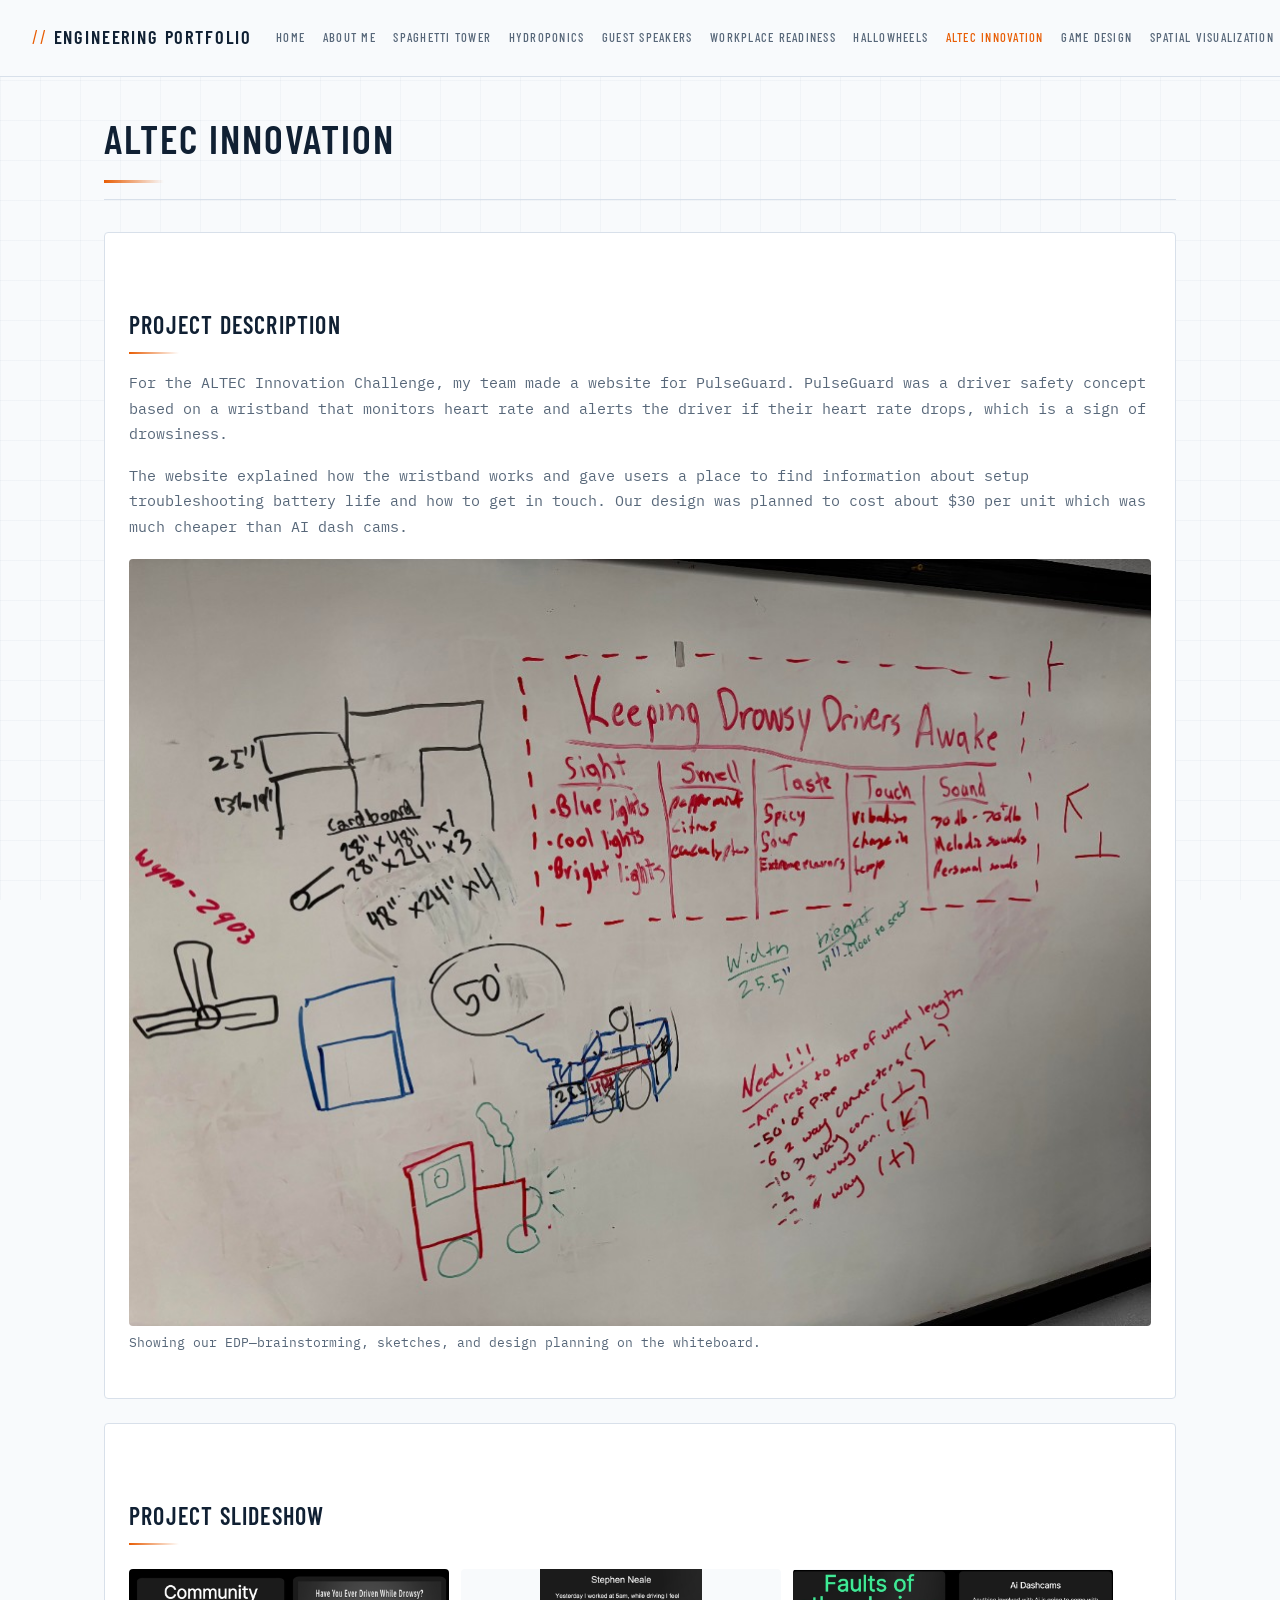
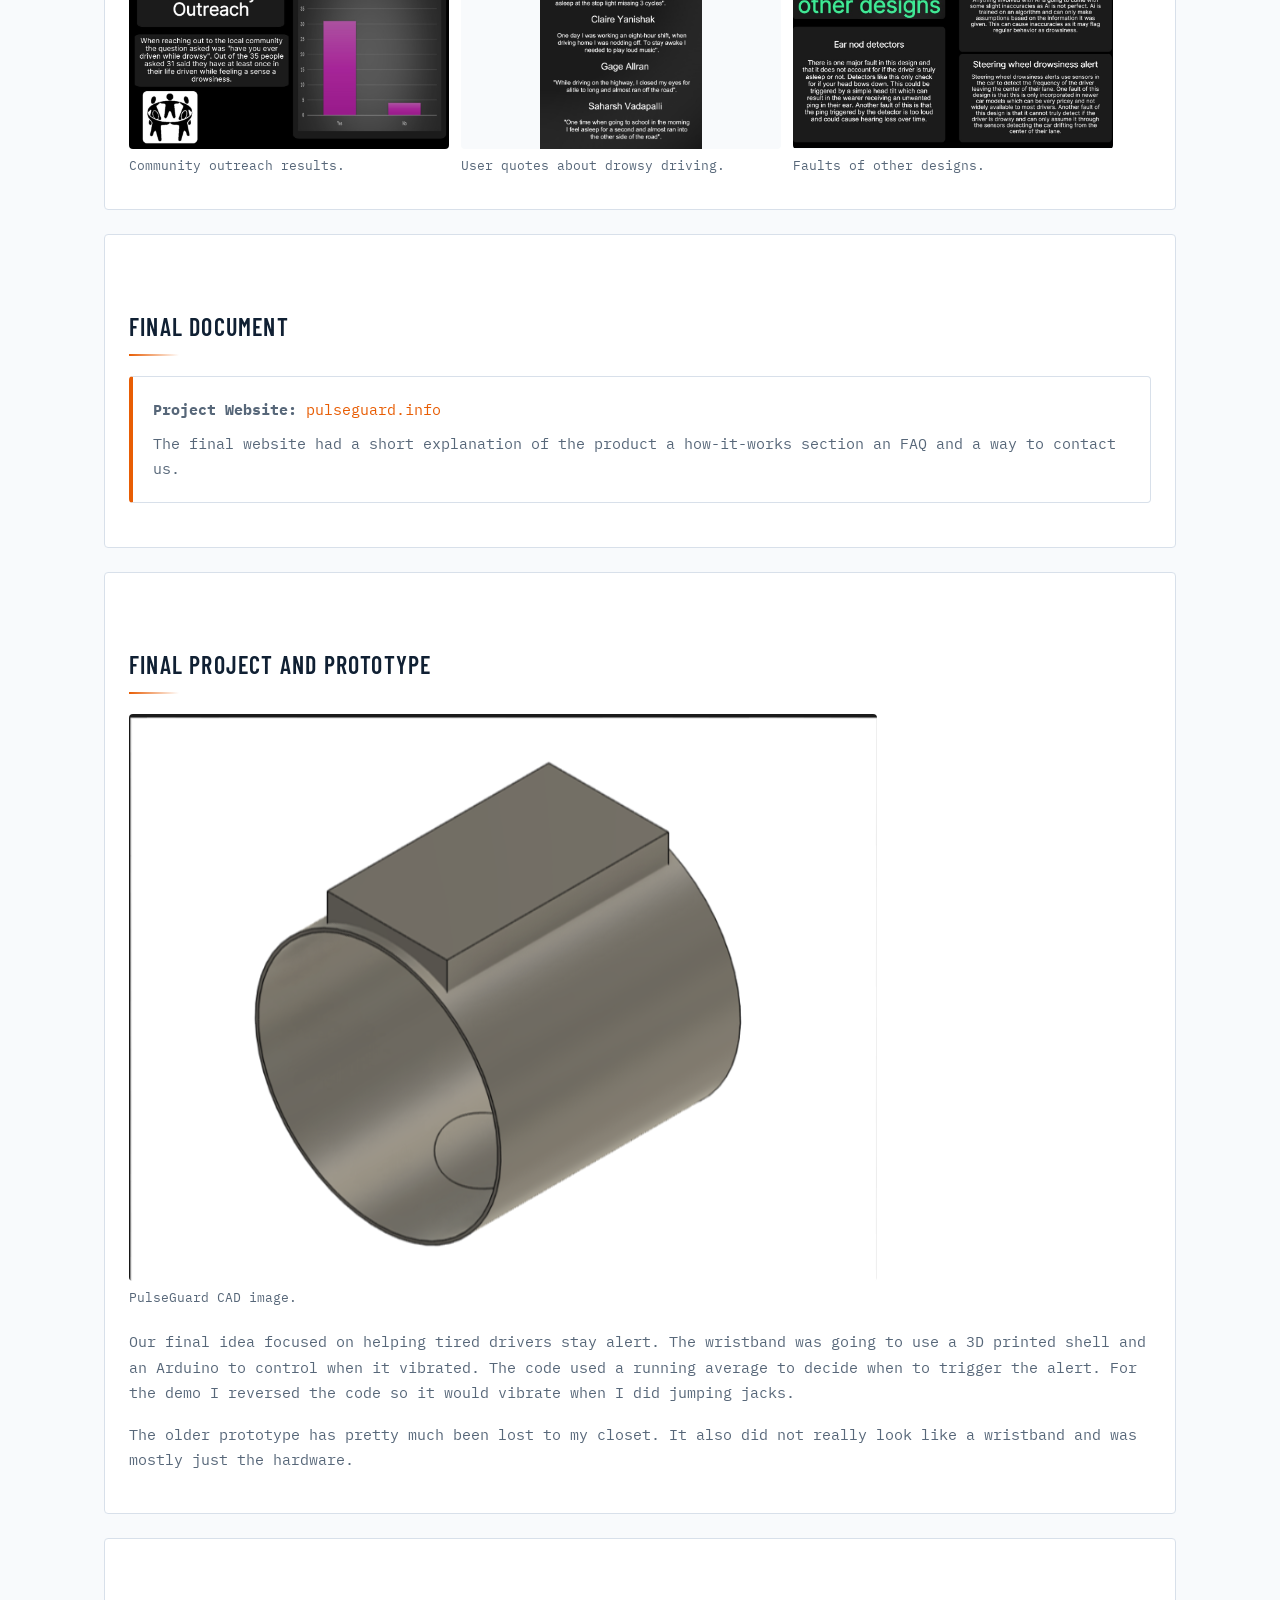
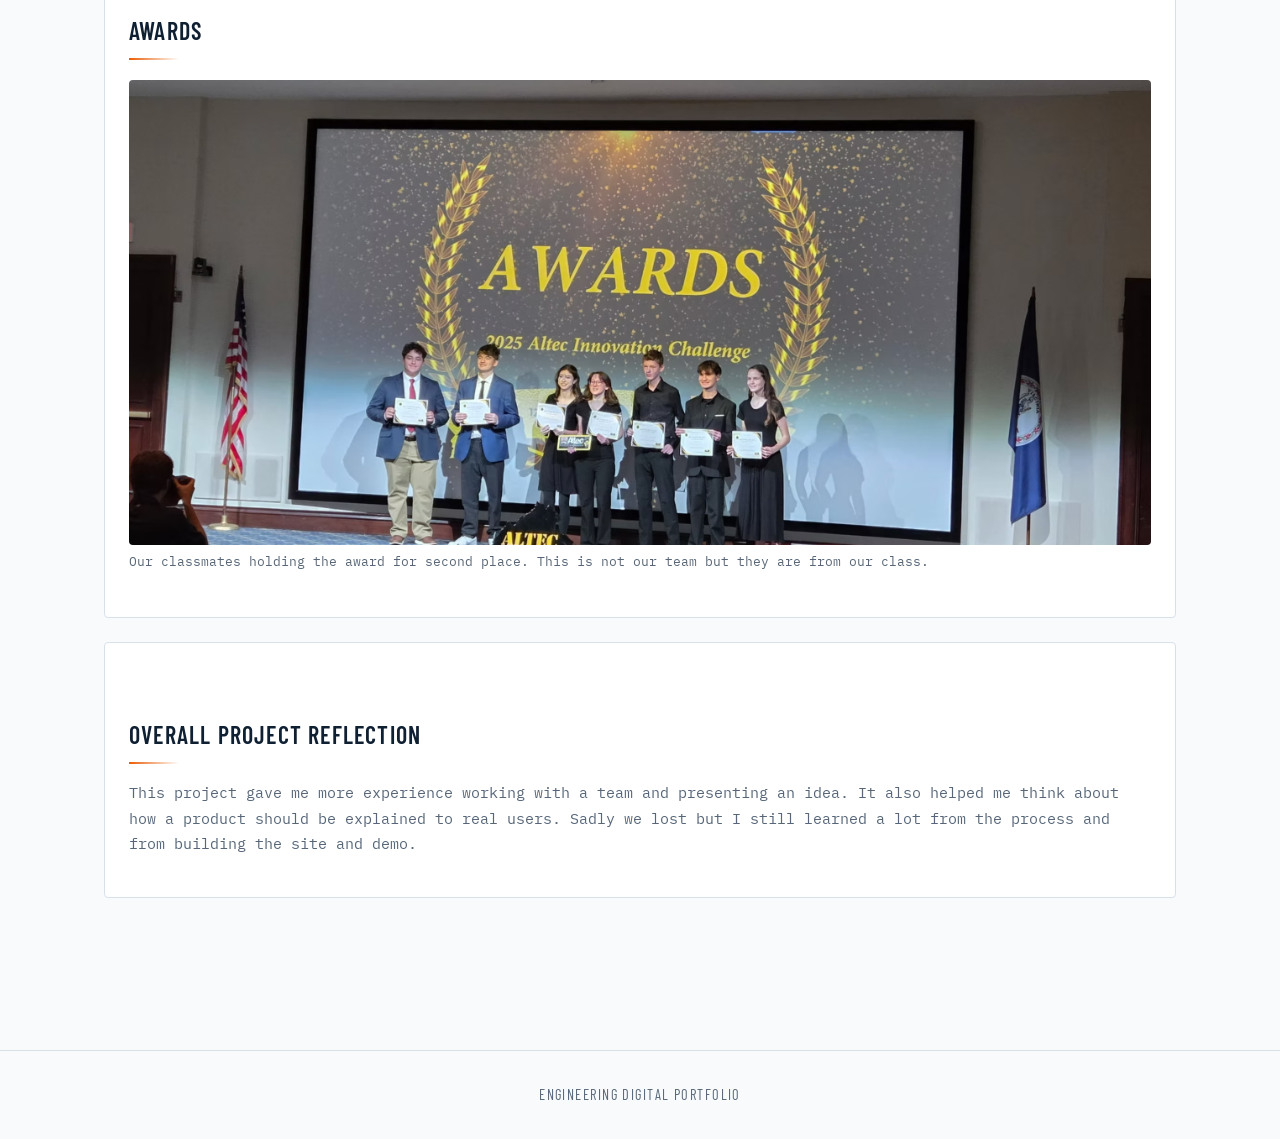
==== altec-innovation.html @ 17866ae0 "Engineering Digital Portfolio Made-with: Cursor" ====
<!DOCTYPE html>
<html lang="en">
<head>
  <meta charset="UTF-8">
  <meta name="viewport" content="width=device-width, initial-scale=1.0">
  <title>ALTEC Innovation | Engineering Digital Portfolio</title>
  <link rel="stylesheet" href="styles.css">
</head>
<body>

  <header class="site-header">
    <div class="header-inner">
      <h1 class="logo"><a href="index.html">Engineering Portfolio</a></h1>
      <button class="nav-toggle" aria-label="Toggle navigation">&#9776;</button>
      <nav class="main-nav">
        <ul>
          <li><a href="index.html">Home</a></li>
          <li><a href="about.html">About Me</a></li>
          <li><a href="spaghetti-tower.html">Spaghetti Tower</a></li>
          <li><a href="hydroponics.html">Hydroponics</a></li>
          <li><a href="guest-speakers.html">Guest Speakers</a></li>
          <li><a href="workplace-readiness.html">Workplace Readiness</a></li>
          <li><a href="hallowheels.html">Hallowheels</a></li>
          <li><a href="altec-innovation.html" class="active">ALTEC Innovation</a></li>
          <li><a href="game-design.html">Game Design</a></li>
          <li><a href="spatial-visualization.html">Spatial Visualization</a></li>
          <li><a href="autocad.html">AutoCAD</a></li>
          <li><a href="certifications.html">Certifications</a></li>
        </ul>
      </nav>
    </div>
  </header>

  <main>
    <div class="wrap">
      <div class="page-title">
        <h1>ALTEC Innovation</h1>
      </div>

      <section class="card">
        <h2>Project Description</h2>
        <p>For the ALTEC Innovation Challenge, my team made a website for PulseGuard. PulseGuard was a driver safety concept based on a wristband that monitors heart rate and alerts the driver if their heart rate drops, which is a sign of drowsiness.</p>
        <p>The website explained how the wristband works and gave users a place to find information about setup troubleshooting battery life and how to get in touch. Our design was planned to cost about $30 per unit which was much cheaper than AI dash cams.</p>
        <figure>
          <img src="images/game-design-edp-whiteboard.png" alt="Whiteboard showing our EDP for Keeping Drowsy Drivers Awake with brainstorming, sketches, and design planning">
          <figcaption>Showing our EDP—brainstorming, sketches, and design planning on the whiteboard.</figcaption>
        </figure>
      </section>

      <section class="card">
        <h2>Project Slideshow</h2>
        <div class="slide-row">
          <figure>
            <img src="images/altec-slide-1.png" alt="PulseGuard community outreach slide" class="slide-image">
            <figcaption>Community outreach results.</figcaption>
          </figure>
          <figure>
            <img src="images/altec-slide-2.png" alt="PulseGuard user quotes slide" class="slide-image">
            <figcaption>User quotes about drowsy driving.</figcaption>
          </figure>
          <figure>
            <img src="images/altec-slide-3.png" alt="PulseGuard faults of other designs slide" class="slide-image">
            <figcaption>Faults of other designs.</figcaption>
          </figure>
        </div>
      </section>

      <section class="card">
        <h2>Final Document</h2>
        <div class="link-callout">
          <p><strong>Project Website:</strong> <a href="https://pulseguard.info/" target="_blank" rel="noopener">pulseguard.info</a></p>
          <p>The final website had a short explanation of the product a how-it-works section an FAQ and a way to contact us.</p>
        </div>
      </section>

      <section class="card">
        <h2>Final Project and Prototype</h2>
        <figure>
          <img src="images/altec-cad.png" alt="PulseGuard CAD image">
          <figcaption>PulseGuard CAD image.</figcaption>
        </figure>
        <p>Our final idea focused on helping tired drivers stay alert. The wristband was going to use a 3D printed shell and an Arduino to control when it vibrated. The code used a running average to decide when to trigger the alert. For the demo I reversed the code so it would vibrate when I did jumping jacks.</p>
        <p>The older prototype has pretty much been lost to my closet. It also did not really look like a wristband and was mostly just the hardware.</p>
      </section>

      <section class="card">
        <h2>Awards</h2>
        <figure>
          <img src="images/aLTEHCK stage.png" alt="Classmates holding the second place award at ALTEC">
          <figcaption>Our classmates holding the award for second place. This is not our team but they are from our class.</figcaption>
        </figure>
      </section>

      <section class="card">
        <h2>Overall Project Reflection</h2>
        <p>This project gave me more experience working with a team and presenting an idea. It also helped me think about how a product should be explained to real users. Sadly we lost but I still learned a lot from the process and from building the site and demo.</p>
      </section>
    </div>
  </main>

  <footer class="site-footer">
    <p>Engineering Digital Portfolio</p>
  </footer>

  <script>
    document.querySelector('.nav-toggle').addEventListener('click', function() {
      document.querySelector('.main-nav ul').classList.toggle('open');
    });
  </script>
  <script src="edp.js"></script>
</body>
</html>
---- styles.css ----
/* i swear google fonts breaks like once a month */
@import url('https://fonts.googleapis.com/css2?family=IBM+Plex+Mono:wght@400;500;600&family=Barlow+Condensed:wght@500;600;700&display=swap');

/* colors and stuff, took forever to pick these */
/* yoinked from izhargm.github.io. default is white now */
:root {
  --bg-primary: #f8fafc;
  --bg-secondary: #eef2f7;
  --bg-card: #ffffff;
  --border-color: #d8e0ea;
  --accent-primary: #e85d04;
  --accent-secondary: #3d5a80;
  --text-primary: #102033;
  --text-secondary: #576779;
  --navy: #f8fafc;
  --navy-light: #ffffff;
  --accent: #e85d04;
  --accent-hover: #f97316;
  --bg: #f8fafc;
  --white: #ffffff;
  --text: #102033;
  --text-muted: #576779;
  --border: #d8e0ea;
  --shadow-sm: 0 1px 3px rgba(15, 23, 42, 0.06);
  --shadow-md: 0 4px 12px rgba(15, 23, 42, 0.08);
  --radius: 4px;
  --max-w: 1120px;
}

/* dark mode colors. type "dark" on the site to activate lol */
body.dark-mode {
  --bg-primary: #0a0f14;
  --bg-secondary: #111920;
  --bg-card: #151d26;
  --border-color: #2a3a4a;
  --accent-primary: #e85d04;
  --accent-secondary: #3d5a80;
  --text-primary: #e8eaed;
  --text-secondary: #8b9caa;
  --navy: #0a0f14;
  --navy-light: #111920;
  --accent: #e85d04;
  --accent-hover: #f97316;
  --bg: #0a0f14;
  --white: #151d26;
  --text: #e8eaed;
  --text-muted: #8b9caa;
  --border: #2a3a4a;
  --shadow-sm: 0 1px 3px rgba(0, 0, 0, 0.3);
  --shadow-md: 0 4px 12px rgba(0, 0, 0, 0.4);
}

body.dark-mode .img-placeholder {
  background: #1c2128;
  border-color: #2a3a4a;
  color: #8b9caa;
}

/* why is border-box not the default in 2026 */
*, *::before, *::after { box-sizing: border-box; }

html {
  scroll-behavior: smooth;
  background-color: var(--bg-primary);
}

body {
  margin: 0;
  font-family: "IBM Plex Mono", "Consolas", monospace;
  font-size: 15px;
  line-height: 1.7;
  color: var(--text-primary);
  background: var(--bg-primary);
  min-height: 100vh;
}

/* blueprint grid background pattern */
body::before {
  content: "";
  position: fixed;
  inset: 0;
  background-image:
    linear-gradient(rgba(61, 90, 128, 0.04) 1px, transparent 1px),
    linear-gradient(90deg, rgba(61, 90, 128, 0.04) 1px, transparent 1px);
  background-size: 40px 40px;
  pointer-events: none;
  z-index: 0;
}

body.dark-mode::before {
  background-image:
    linear-gradient(rgba(61, 90, 128, 0.06) 1px, transparent 1px),
    linear-gradient(90deg, rgba(61, 90, 128, 0.06) 1px, transparent 1px);
}

/* header. sticky so it follows you around like my cat */
.site-header {
  position: fixed;
  top: 0;
  left: 0;
  right: 0;
  background: rgba(248, 250, 252, 0.94);
  border-bottom: 1px solid var(--border-color);
  z-index: 1000;
  backdrop-filter: blur(8px);
  overflow-x: auto;
  overflow-y: hidden;
  scrollbar-width: thin;
}

body.dark-mode .site-header {
  background: rgba(10, 15, 20, 0.94);
}

.header-inner {
  min-width: max-content;
  padding: 0 2rem;
  height: 76px;
  display: flex;
  align-items: center;
  justify-content: space-between;
  gap: 1rem;
}

.logo {
  margin: 0;
  font-family: "Barlow Condensed", sans-serif;
  font-size: 1.15rem;
  font-weight: 600;
  text-transform: uppercase;
  letter-spacing: 0.1em;
  flex: 0 0 auto;
}

.logo a {
  color: var(--text-primary);
  text-decoration: none;
}

.logo a::before {
  content: "// ";
  color: var(--accent-primary);
  font-weight: 400;
}

.logo::after {
  display: none;
}

/* hamburger menu for mobile, this was annoying to get right */
.nav-toggle {
  display: none;
  background: none;
  border: none;
  color: var(--accent-primary);
  font-size: 1.5rem;
  cursor: pointer;
  line-height: 1;
}

.main-nav {
  flex: 1 1 auto;
  min-width: 0;
  overflow-x: auto;
  overflow-y: hidden;
  scrollbar-width: none;
  -webkit-overflow-scrolling: touch;
}

.main-nav::-webkit-scrollbar {
  display: none;
}

.main-nav ul {
  margin: 0;
  padding: 0;
  list-style: none;
  display: flex;
  flex-wrap: nowrap;
  justify-content: flex-end;
  gap: 0.1rem;
  min-width: max-content;
}

.main-nav a {
  display: block;
  padding: 0.45rem 0.5rem;
  color: var(--text-secondary);
  text-decoration: none;
  font-family: "Barlow Condensed", sans-serif;
  font-size: 0.78rem;
  font-weight: 500;
  text-transform: uppercase;
  letter-spacing: 0.1em;
  transition: color 0.2s;
  white-space: nowrap;
}

.main-nav a:hover {
  color: var(--accent-primary);
}

.main-nav a.active {
  color: var(--accent-primary);
}

/* mobile responsive crap */
@media (max-width: 900px) {
  .nav-toggle { display: block; }

  .main-nav {
    overflow-x: visible;
    width: 100%;
  }

  .main-nav ul {
    display: none;
    flex-direction: column;
    width: 100%;
    padding: 1rem 0;
    gap: 0.25rem;
  }

  .main-nav ul.open { display: flex; }

  .header-inner {
    flex-wrap: wrap;
    height: auto;
    padding: 0.75rem 1.5rem;
  }
}

/* keeps everything from touching the edges */
.wrap {
  max-width: var(--max-w);
  margin: 0 auto;
  padding: 0 1.5rem;
  position: relative;
  z-index: 1;
}

main {
  padding: 6.5rem 0 4rem;
  min-height: 100vh;
}

/* fonts. spent way too long on these sizes ngl */
h1, h2, h3, h4, h5, h6 {
  font-family: "Barlow Condensed", sans-serif;
  text-transform: uppercase;
  letter-spacing: 0.05em;
  font-weight: 600;
  color: var(--text-primary);
}

h1 {
  font-size: 2.5rem;
  margin: 0 0 0.5rem;
}

h1::after {
  content: "";
  display: block;
  width: 60px;
  height: 3px;
  background: linear-gradient(90deg, var(--accent-primary), transparent);
  margin-top: 0.5rem;
}

h2 {
  font-size: 1.5rem;
  margin: 3rem 0 1rem;
}

h2::after {
  content: "";
  display: block;
  width: 50px;
  height: 2px;
  background: linear-gradient(90deg, var(--accent-primary), transparent);
  margin-top: 0.4rem;
}

h3 {
  font-size: 1.1rem;
  margin: 1.5rem 0 0.5rem;
}

p {
  margin: 0 0 1rem;
  color: var(--text-secondary);
}

a {
  color: var(--accent-primary);
  text-decoration: none;
}

a:hover {
  color: var(--accent-hover);
  text-decoration: underline;
}

.page-title {
  border-bottom: 1px solid var(--border-color);
  padding-bottom: 1rem;
  margin-bottom: 2rem;
}

.page-title h1 { margin-bottom: 0; }
.page-title h1::after { margin-top: 0.5rem; }

.page-title p {
  font-size: 1rem;
}

/* cards for each section on project pages */
.card {
  background: var(--bg-card);
  border: 1px solid var(--border-color);
  border-radius: var(--radius);
  padding: 1.5rem;
  margin-bottom: 1.5rem;
}

/* hero thing, not even using this rn but whatever */
.hero {
  text-align: left;
  padding: 2rem 0 2.25rem;
}

.hero h1 { font-size: 2.5rem; }
.hero h1::after { display: block; }

.hero .hero-sub {
  font-family: "Barlow Condensed", sans-serif;
  font-size: 1.5rem;
  color: var(--text-secondary);
  text-transform: uppercase;
  letter-spacing: 0.1em;
  margin: 0.5rem 0 0;
}

.hero p {
  font-size: 1rem;
  max-width: 600px;
  margin: 1rem 0 0;
}

/* home page grid */
.project-grid {
  display: grid;
  grid-template-columns: repeat(auto-fill, minmax(220px, 1fr));
  gap: 1rem;
}

.project-link {
  display: block;
  background: var(--bg-card);
  border: 1px solid var(--border-color);
  border-radius: var(--radius);
  padding: 1.25rem;
  text-decoration: none;
  color: var(--text-primary);
  font-weight: 500;
  text-align: center;
  transition: border-color 0.2s, background 0.2s;
}

.project-link:hover {
  border-color: var(--accent-primary);
  background: rgba(232, 93, 4, 0.08);
  text-decoration: none;
  color: var(--text-primary);
}

body.dark-mode .project-link:hover {
  border-color: var(--accent-primary);
  background: rgba(232, 93, 4, 0.06);
}

/* placeholder boxes for images i havent added yet lmao */
.img-placeholder {
  background: var(--bg-secondary);
  border: 2px dashed var(--border-color);
  border-radius: var(--radius);
  min-height: 180px;
  display: flex;
  align-items: center;
  justify-content: center;
  color: var(--text-secondary);
  font-size: 0.85rem;
  margin: 1rem 0;
  text-align: center;
  padding: 1rem;
}

.img-placeholder.tall { min-height: 280px; }

img {
  max-width: 100%;
  height: auto;
  border-radius: var(--radius);
  display: block;
}

figure { margin: 1.25rem 0; }

figcaption {
  font-size: 0.8rem;
  color: var(--text-secondary);
  margin-top: 0.4rem;
}

/* horizontal scroll for the altec slides */
.slide-row {
  display: flex;
  gap: 0.75rem;
  overflow-x: auto;
  padding: 0.5rem 0;
}

.slide-row .img-placeholder {
  min-width: 260px;
  flex-shrink: 0;
}

.slide-row figure {
  min-width: 320px;
  flex-shrink: 0;
  margin: 0;
}

.slide-image {
  width: 320px;
  aspect-ratio: 16 / 9;
  object-fit: contain;
  background: var(--bg-primary);
}

/* engineering design process steps on hallowheels page */
.edp-step { margin-bottom: 1.75rem; }

.edp-step h3 {
  display: inline-block;
  border-bottom: 2px solid var(--accent-primary);
  padding-bottom: 0.2rem;
  margin-bottom: 0.5rem;
}

/* the blue left border box for external links */
.link-callout {
  background: var(--bg-card);
  border: 1px solid var(--border-color);
  border-left: 4px solid var(--accent-primary);
  border-radius: var(--radius);
  padding: 1.25rem;
  margin: 1.25rem 0;
}

.link-callout p { margin: 0; }
.link-callout p + p { margin-top: 0.5rem; }

/* guest speaker and certification cards, same damn styles */
.speaker-card,
.cert-item {
  background: var(--bg-card);
  border: 1px solid var(--border-color);
  border-radius: var(--radius);
  padding: 1.25rem;
  margin-bottom: 1.25rem;
}

.speaker-card h3,
.cert-item h3 {
  margin-top: 0;
}

.cert-item figure {
  margin: 1rem 0 0;
}
.cert-item img {
  max-width: 100%;
  height: auto;
  border-radius: var(--radius);
  border: 1px solid var(--border-color);
}
.cert-item figcaption {
  margin-top: 0.5rem;
  font-size: 0.9rem;
  color: var(--text-secondary);
}

/* about me page */
.about-card {
  text-align: center;
}
.about-card #about-photo {
  max-width: 50%;
  margin-left: auto;
  margin-right: auto;
}
.about-card p {
  max-width: 42em;
  margin-left: auto;
  margin-right: auto;
}

/* taper link easter egg - no visual cues */
.taper-link {
  cursor: default;
}
.taper-overlay {
  position: fixed;
  inset: 0;
  z-index: 9999;
  background: rgba(0, 0, 0, 0.85);
  display: flex;
  align-items: center;
  justify-content: center;
  opacity: 0;
  visibility: hidden;
  transition: opacity 0.15s, visibility 0.15s;
}
.taper-overlay.visible {
  opacity: 1;
  visibility: visible;
}
.taper-overlay img {
  max-width: 90vw;
  max-height: 90vh;
  object-fit: contain;
}

/* footer is boring but it works */
.site-footer {
  background: var(--bg-primary);
  border-top: 1px solid var(--border-color);
  color: var(--text-secondary);
  padding: 2rem;
  margin-top: 4rem;
  text-align: center;
}

.site-footer p {
  margin: 0;
  font-size: 0.9rem;
  font-family: "Barlow Condensed", sans-serif;
  text-transform: uppercase;
  letter-spacing: 0.1em;
  color: var(--text-secondary);
}
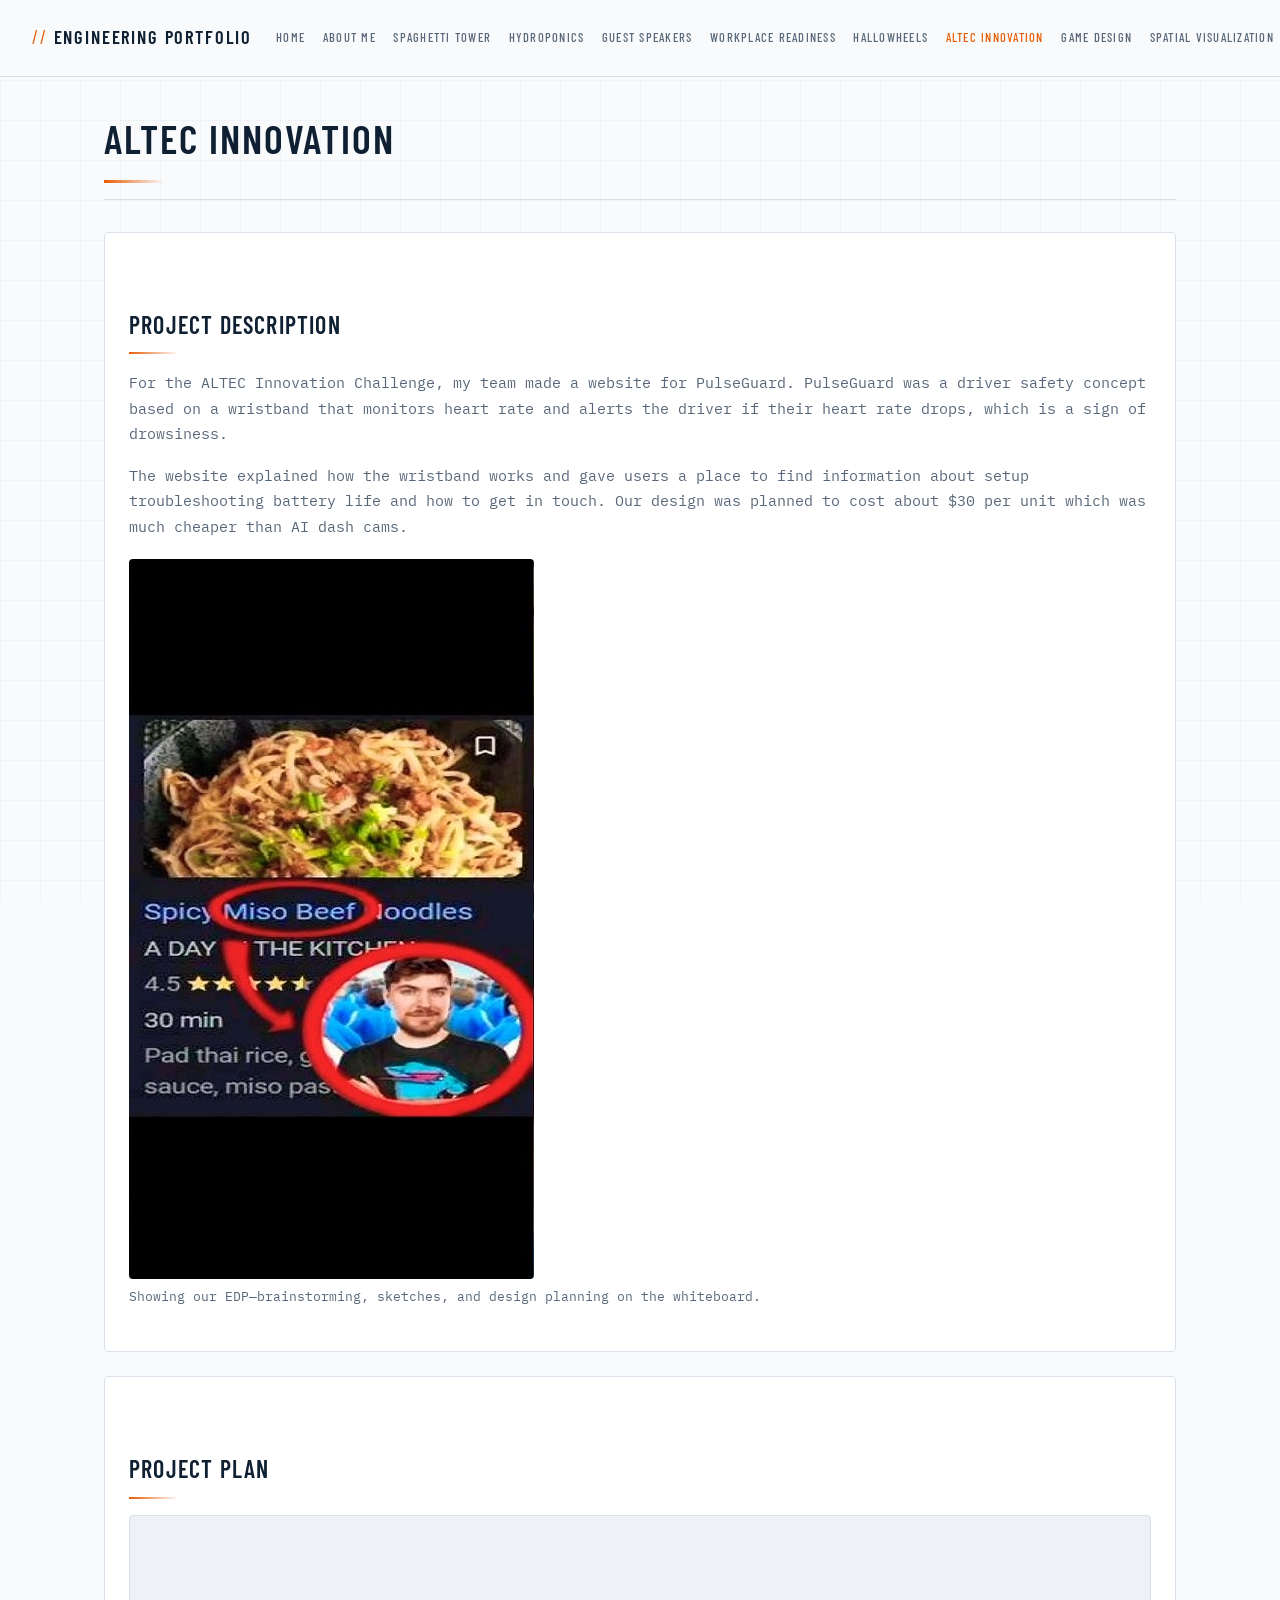
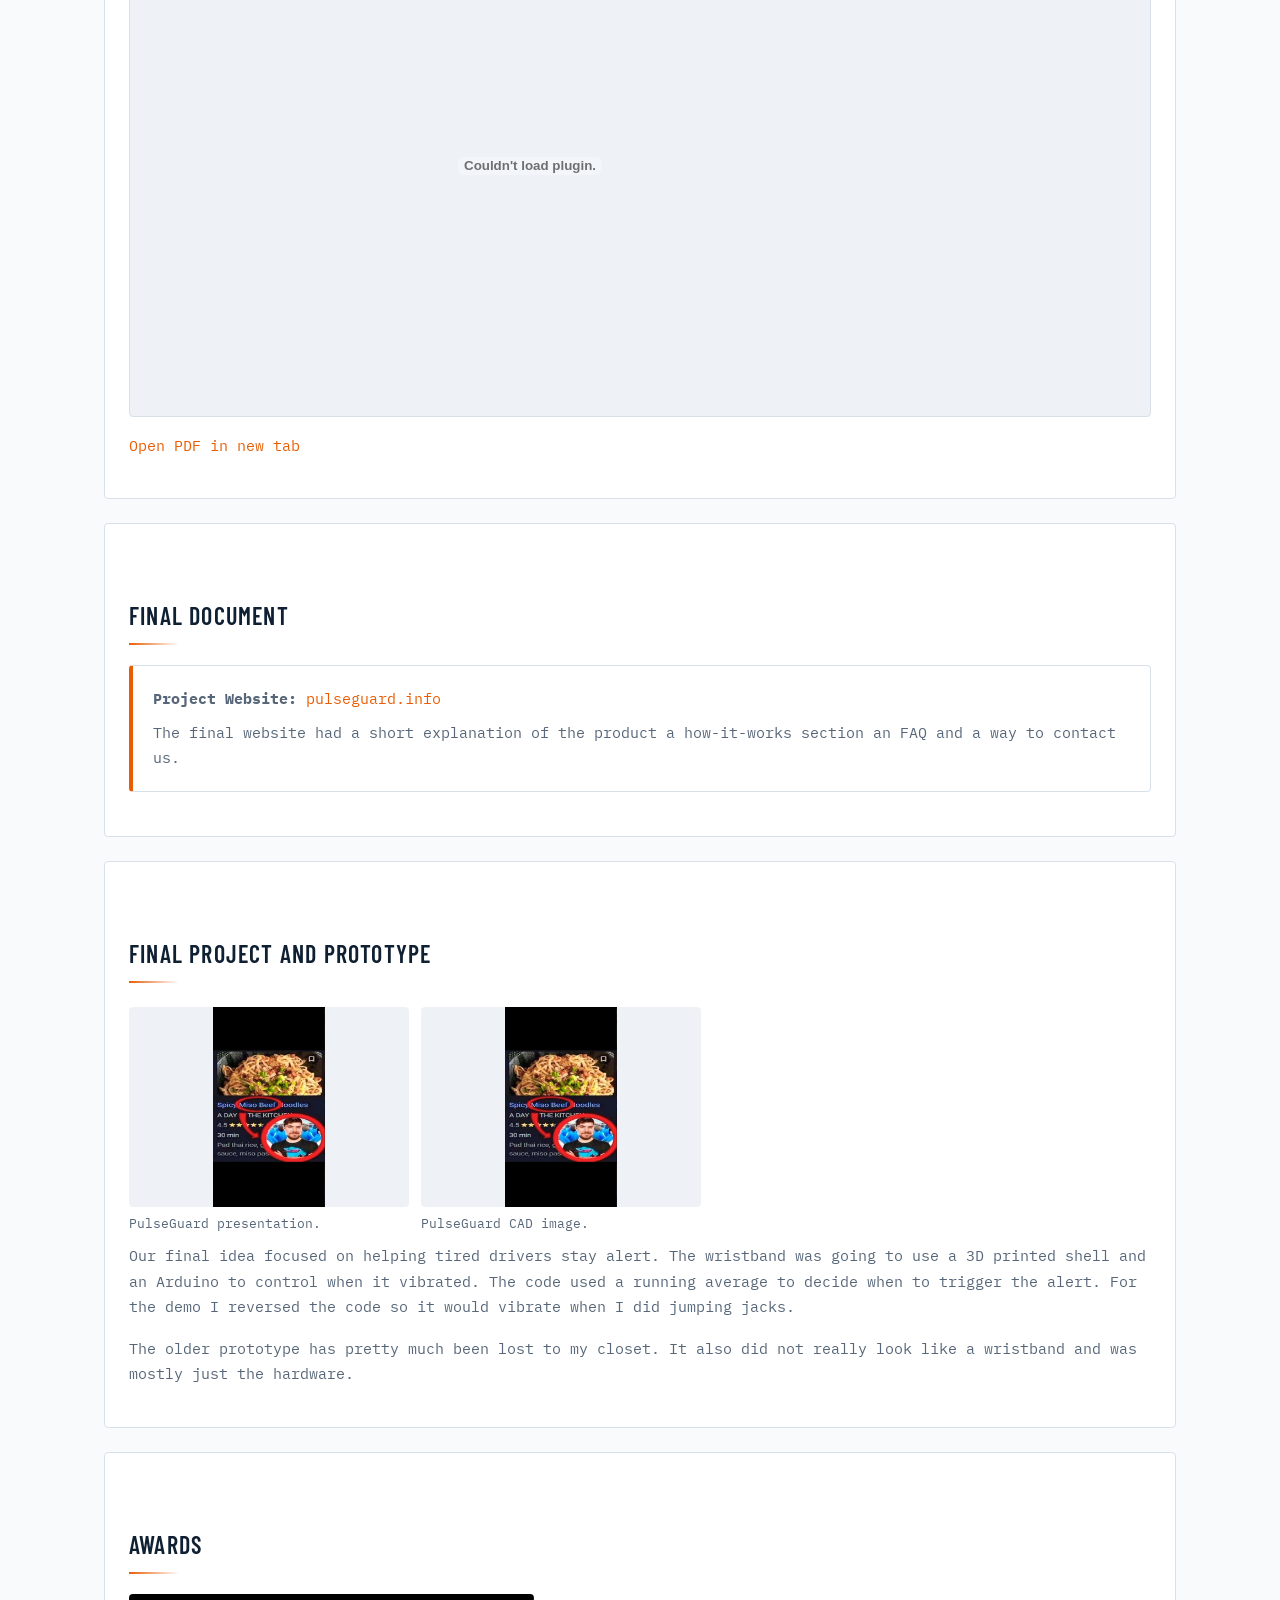
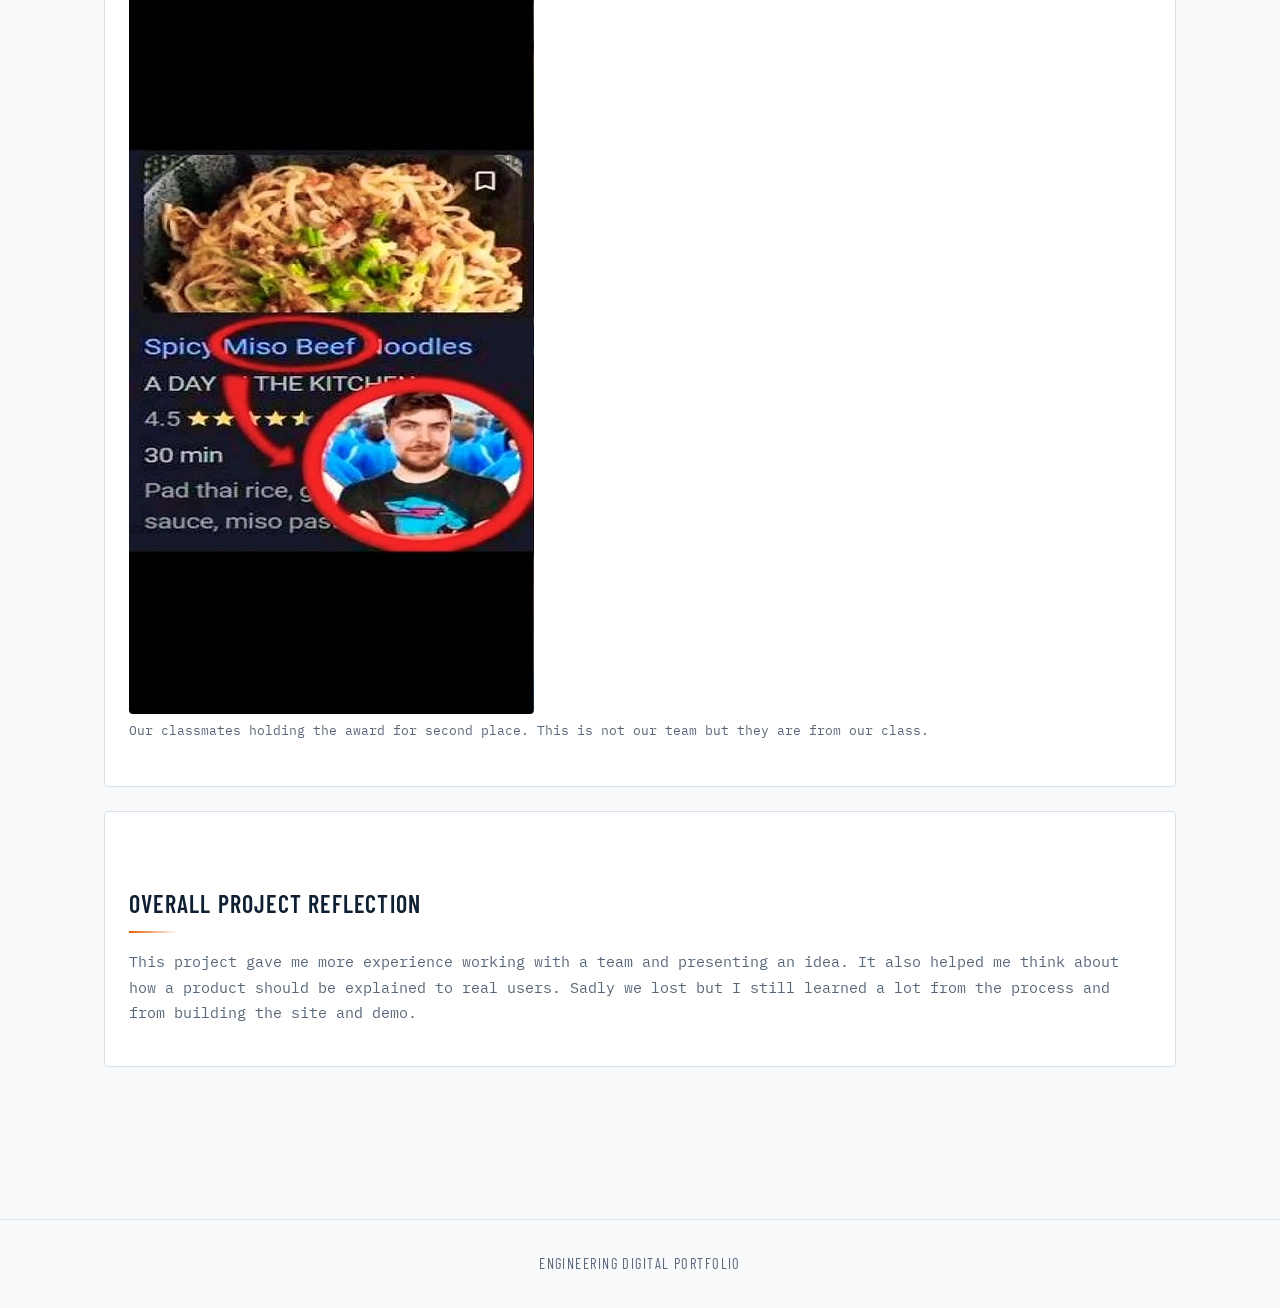
==== commit 75849a87: "Update portfolio content, media, and page interactions. Apply requested image and layout fixes acros" ====
--- a/altec-innovation.html
+++ b/altec-innovation.html
@@ -48,21 +48,11 @@
       </section>
 
       <section class="card">
-        <h2>Project Slideshow</h2>
-        <div class="slide-row">
-          <figure>
-            <img src="images/altec-slide-1.png" alt="PulseGuard community outreach slide" class="slide-image">
-            <figcaption>Community outreach results.</figcaption>
-          </figure>
-          <figure>
-            <img src="images/altec-slide-2.png" alt="PulseGuard user quotes slide" class="slide-image">
-            <figcaption>User quotes about drowsy driving.</figcaption>
-          </figure>
-          <figure>
-            <img src="images/altec-slide-3.png" alt="PulseGuard faults of other designs slide" class="slide-image">
-            <figcaption>Faults of other designs.</figcaption>
-          </figure>
+        <h2>Project Plan</h2>
+        <div class="pdf-scroll">
+          <embed src="images/2025 Project Plan Altec Roanoke Innovation Challenge Mystical 6 updated.pdf#toolbar=0" type="application/pdf" class="pdf-embed">
         </div>
+        <p><a href="images/2025 Project Plan Altec Roanoke Innovation Challenge Mystical 6 updated.pdf" target="_blank" rel="noopener">Open PDF in new tab</a></p>
       </section>
 
       <section class="card">
@@ -75,10 +65,16 @@
 
       <section class="card">
         <h2>Final Project and Prototype</h2>
-        <figure>
-          <img src="images/altec-cad.png" alt="PulseGuard CAD image">
-          <figcaption>PulseGuard CAD image.</figcaption>
-        </figure>
+        <div class="img-scroll">
+          <figure>
+            <img src="images/pulse guard persenting.jpg" alt="PulseGuard presentation">
+            <figcaption>PulseGuard presentation.</figcaption>
+          </figure>
+          <figure>
+            <img src="images/altec-cad.png" alt="PulseGuard CAD image">
+            <figcaption>PulseGuard CAD image.</figcaption>
+          </figure>
+        </div>
         <p>Our final idea focused on helping tired drivers stay alert. The wristband was going to use a 3D printed shell and an Arduino to control when it vibrated. The code used a running average to decide when to trigger the alert. For the demo I reversed the code so it would vibrate when I did jumping jacks.</p>
         <p>The older prototype has pretty much been lost to my closet. It also did not really look like a wristband and was mostly just the hardware.</p>
       </section>
--- a/styles.css
+++ b/styles.css
@@ -412,13 +412,41 @@
   margin-top: 0.4rem;
 }
 
-/* horizontal scroll for the altec slides */
+/* horizontally scrollable PDF viewer */
+.pdf-scroll {
+  overflow-x: auto;
+  overflow-y: hidden;
+  margin: 1rem 0;
+  border: 1px solid var(--border-color);
+  border-radius: var(--radius);
+  background: var(--bg-secondary);
+}
+.pdf-embed {
+  display: block;
+  min-width: 800px;
+  height: 500px;
+  border: none;
+}
+
+/* horizontal scroll for image galleries */
+.img-scroll,
 .slide-row {
   display: flex;
   gap: 0.75rem;
   overflow-x: auto;
   padding: 0.5rem 0;
 }
+.img-scroll figure {
+  min-width: 280px;
+  flex-shrink: 0;
+  margin: 0;
+}
+.img-scroll img {
+  width: 280px;
+  height: 200px;
+  object-fit: contain;
+  background: var(--bg-secondary);
+}
 
 .slide-row .img-placeholder {
   min-width: 260px;
@@ -496,9 +524,13 @@
   text-align: center;
 }
 .about-card #about-photo {
-  max-width: 50%;
-  margin-left: auto;
-  margin-right: auto;
+  width: 280px;
+  height: 350px;
+  object-fit: cover;
+  margin: 0 auto 1rem;
+  display: block;
+  border-radius: var(--radius);
+  cursor: pointer;
 }
 .about-card p {
   max-width: 42em;
@@ -515,16 +547,12 @@
   inset: 0;
   z-index: 9999;
   background: rgba(0, 0, 0, 0.85);
-  display: flex;
+  display: none;
   align-items: center;
   justify-content: center;
-  opacity: 0;
-  visibility: hidden;
-  transition: opacity 0.15s, visibility 0.15s;
 }
 .taper-overlay.visible {
-  opacity: 1;
-  visibility: visible;
+  display: flex;
 }
 .taper-overlay img {
   max-width: 90vw;
